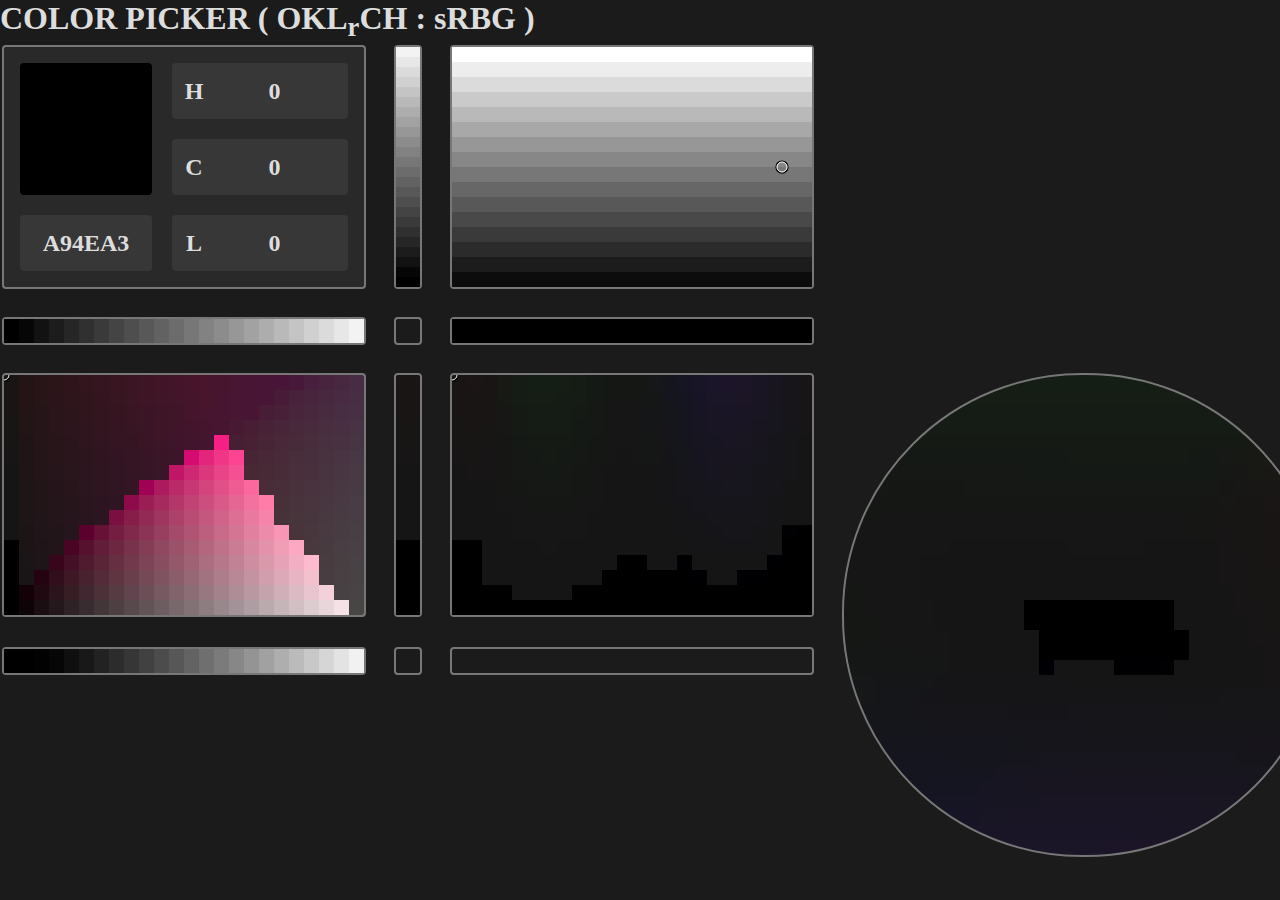
==== html/colorpicker v2.html @ d79e12f6 "0" ====
<!DOCTYPE html>
<html>
<head>
    <meta charset="UTF-8">
    <link rel="stylesheet" type="text/css" href="..\css\css_1.css">
    <title>COLOR PICKER</title>
</head>
<body>

    <h1 style="color: #DDD;">COLOR PICKER ( OKL<sub>r</sub>CH : sRBG )</h1>
    <div style="position: relative;">

        <!-- colorvalue -->
        <div class="div_sur" style="left: 2px; top: 2px; background: #292929; /* Lr = 18 */">
            <!-- select color -->
            <div id="select" style="
                position: absolute;
                width: 132px;
                height: 132px;
                left: 16px;
                top: 16px;
                background: #A94EA3;
                border-radius: 4px;">
            </div>

            <!-- 十六进制 -->
            <div class="div_input" style="
                width: 132px;
                height: 56px;
                left: 16px;
                top: 168px;">
                <input class="input_ib txt_input" type="text" value="A94EA3" style="left: 0px;"></input>
            </div>

            <!-- H -->
            <div class="div_input" style="
                width: 176px;
                height: 56px;
                left: 168px;
                top: 16px;">
                <label class="input_ih txt_input">H</label>
                <input id="input_hue" class="input_ib txt_input" type="number" value="0">
                </input>
            </div>

            <!-- C -->
            <div class="div_input" style="
                width: 176px;
                height: 56px;
                left: 168px;
                top: 92px;">
                <label class="input_ih txt_input">C</label>
                <input id="input_chroma" class="input_ib txt_input" type="number" value="0"></input>
            </div>

            <!-- L -->
            <div class="div_input" style="
                width: 176px;
                height: 56px;
                left: 168px;
                top: 168px;">
                <label class="input_ih txt_input">L</label>
                <input id="input_lightness" class="input_ib txt_input" type="number" value="0"></input>
            </div>
        </div>

        <!-- gamut_l_copy -->
        <div class="div_ver" style="left: 394px; top: 2px;">
            <canvas id="gamut_l_copy" width="24px" height="240px"></canvas>
        </div>
        <!-- gamut_hl -->
        <div class="div_sur" style="left: 450px; top: 2px;">
            <canvas id="gamut_hl" class="gamut_cav" width="360px" height="240px"></canvas>
            <svg id="svg_hl" class="gamut_svg" width="360" height="240">
                <g id="g_hl">
                    <circle cx="0" cy="0" r="6" fill="none" stroke-width="1.25" stroke="#000000"/>
                    <circle cx="0" cy="0" r="5" fill="none" stroke-width="1.00" stroke="#FFFFFF"/>
                </g>
            </svg>
        </div>

        <!-- gamut_l -->
        <div class="div_hor" style="left: 2px; top: 274px;">
            <canvas id="gamut_l" width="360px" height="24px"></canvas>
        </div>

        <!-- colorvalue_c0 -->
        <div class="div_dot" style="left: 394px; top: 274px;">
            <canvas id="gamut_c0" width="24px" height="24px"></canvas>
        </div>

        <!-- gamut_h -->
        <div class="div_hor" style="left: 450px; top: 274px;">
            <canvas id="gamut_h" width="360px" height="24px"></canvas>
        </div>

        <!-- gamut_lc -->
        <div class="div_sur" style="left: 2px; top: 330px;">
            <canvas id="gamut_lc" width="360px" height="240px"></canvas>
            <svg id="svg_lc" class="gamut_svg" width="360" height="240">
                <g id="g_lc">
                    <circle cx="0" cy="0" r="6" fill="none" stroke-width="1.25" stroke="#000000"/>
                    <circle cx="0" cy="0" r="5" fill="none" stroke-width="1.00" stroke="#FFFFFF"/>
                </g>
            </svg>
        </div>

        <!-- gamut_c  -->
        <div class="div_ver" style="left: 394px; top: 330px;">
            <canvas id="gamut_c" width="24px" height="240px"></canvas>
        </div>

        <!-- gamut_hc -->
        <div class="div_sur" style="left: 450px; top: 330px;">
            <canvas id="gamut_hc" width="360px" height="240px"></canvas>
            <svg id="svg_hc" class="gamut_svg" width="360" height="240">
                <g id="g_hc">
                    <circle cx="0" cy="0" r="6" fill="none" stroke-width="1.25" stroke="#000000"/>
                    <circle cx="0" cy="0" r="5" fill="none" stroke-width="1.00" stroke="#FFFFFF"/>
                </g>
            </svg>
        </div>

        <!-- gamut_l_c0 -->
        <div class="div_hor" style="left: 2px; top: 604px;">
            <canvas id="gamut_l_c0" width="360px" height="24px"></canvas>
        </div>

        <!-- colorvalue_cmax -->
        <div class="div_dot" style="left: 394px; top: 604px;">
        </div>

        <!-- gamut_h_cex -->
        <div class="div_hor" style="left: 450px; top: 604px;">
            <canvas id="gamut_h_cex" width="360px" height="24px"></canvas>
        </div>

        <!-- gamut_ab -->
        <div class="div_sur" style="left: 842px; top: 330px; border:none">
            <canvas id="gamut_ab"
                width="480"
                height="480"
                style="border:2px solid #777; border-radius: 240px;">
            </canvas>
        </div>
    </div>


</body>

<!-- <script src="https://d3js.org/d3.v7.min.js"></script> -->
<script src="..\js\d3.min.js"></script>
<script src="..\js\color_conversion.js"></script>
<script src="..\js\control.js"></script>

</html>
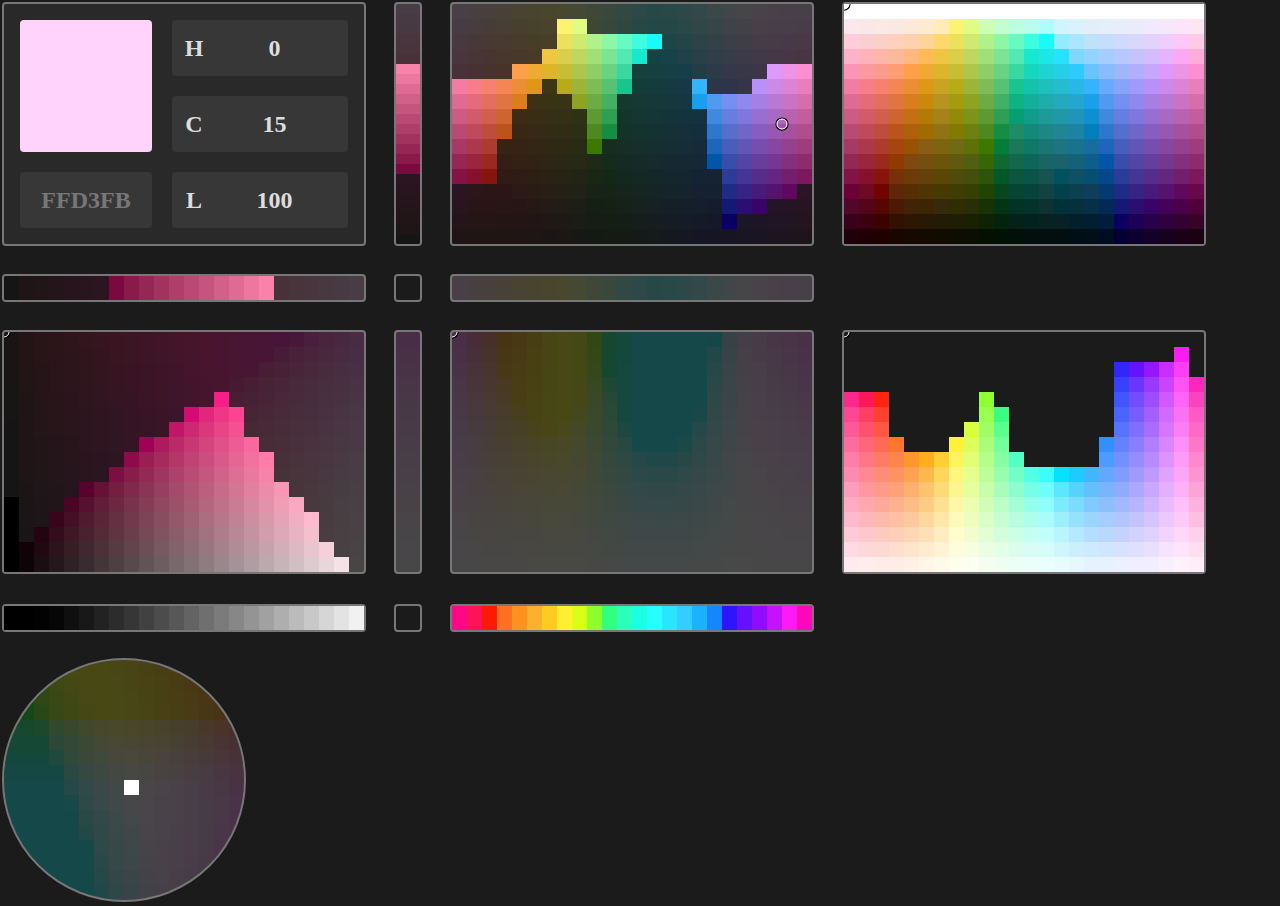
==== commit 3050a9a3: "0" ====
--- a/html/colorpicker v2.html
+++ b/html/colorpicker v2.html
@@ -6,8 +6,6 @@
     <title>COLOR PICKER</title>
 </head>
 <body>
-
-    <h1 style="color: #DDD;">COLOR PICKER ( OKL<sub>r</sub>CH : sRBG )</h1>
     <div style="position: relative;">
 
         <!-- colorvalue -->
@@ -19,7 +17,7 @@
                 height: 132px;
                 left: 16px;
                 top: 16px;
-                background: #A94EA3;
+                background: #B94972;
                 border-radius: 4px;">
             </div>
 
@@ -29,7 +27,7 @@
                 height: 56px;
                 left: 16px;
                 top: 168px;">
-                <input class="input_ib txt_input" type="text" value="A94EA3" style="left: 0px;"></input>
+                <input id="input_hex" class="input_ib txt_input" type="text" value="B94972" style="left: 0px;"></input>
             </div>
 
             <!-- H -->
@@ -50,7 +48,7 @@
                 left: 168px;
                 top: 92px;">
                 <label class="input_ih txt_input">C</label>
-                <input id="input_chroma" class="input_ib txt_input" type="number" value="0"></input>
+                <input id="input_chroma" class="input_ib txt_input" type="number" value="15"></input>
             </div>
 
             <!-- L -->
@@ -60,7 +58,7 @@
                 left: 168px;
                 top: 168px;">
                 <label class="input_ih txt_input">L</label>
-                <input id="input_lightness" class="input_ib txt_input" type="number" value="0"></input>
+                <input id="input_lightness" class="input_ib txt_input" type="number" value="100"></input>
             </div>
         </div>
 
@@ -73,6 +71,17 @@
             <canvas id="gamut_hl" class="gamut_cav" width="360px" height="240px"></canvas>
             <svg id="svg_hl" class="gamut_svg" width="360" height="240">
                 <g id="g_hl">
+                    <circle cx="0" cy="0" r="6" fill="none" stroke-width="1.25" stroke="#000000"/>
+                    <circle cx="0" cy="0" r="5" fill="none" stroke-width="1.00" stroke="#FFFFFF"/>
+                </g>
+            </svg>
+        </div>
+
+        <!-- gamut_hl_cex -->
+        <div class="div_sur" style="left: 842px; top: 2px;">
+            <canvas id="gamut_hl_cex" class="gamut_cav" width="360px" height="240px"></canvas>
+            <svg id="svg_hl_cex" class="gamut_svg" width="360" height="240">
+                <g id="g_hl_cex">
                     <circle cx="0" cy="0" r="6" fill="none" stroke-width="1.25" stroke="#000000"/>
                     <circle cx="0" cy="0" r="5" fill="none" stroke-width="1.00" stroke="#FFFFFF"/>
                 </g>
@@ -121,6 +130,17 @@
             </svg>
         </div>
 
+        <!-- gamut_hc_cex -->
+        <div class="div_sur" style="left: 842px; top: 330px;">
+            <canvas id="gamut_hc_cex" width="360px" height="240px"></canvas>
+            <svg id="svg_hc_cex" class="gamut_svg" width="360" height="240">
+                <g id="g_hc_cex">
+                    <circle cx="0" cy="0" r="6" fill="none" stroke-width="1.25" stroke="#000000"/>
+                    <circle cx="0" cy="0" r="5" fill="none" stroke-width="1.00" stroke="#FFFFFF"/>
+                </g>
+            </svg>
+        </div>
+
         <!-- gamut_l_c0 -->
         <div class="div_hor" style="left: 2px; top: 604px;">
             <canvas id="gamut_l_c0" width="360px" height="24px"></canvas>
@@ -136,10 +156,10 @@
         </div>
 
         <!-- gamut_ab -->
-        <div class="div_sur" style="left: 842px; top: 330px; border:none">
+        <div class="div_sur" style="left: 2px; top: 658px; border:none">
             <canvas id="gamut_ab"
-                width="480"
-                height="480"
+                width="240"
+                height="240"
                 style="border:2px solid #777; border-radius: 240px;">
             </canvas>
         </div>
